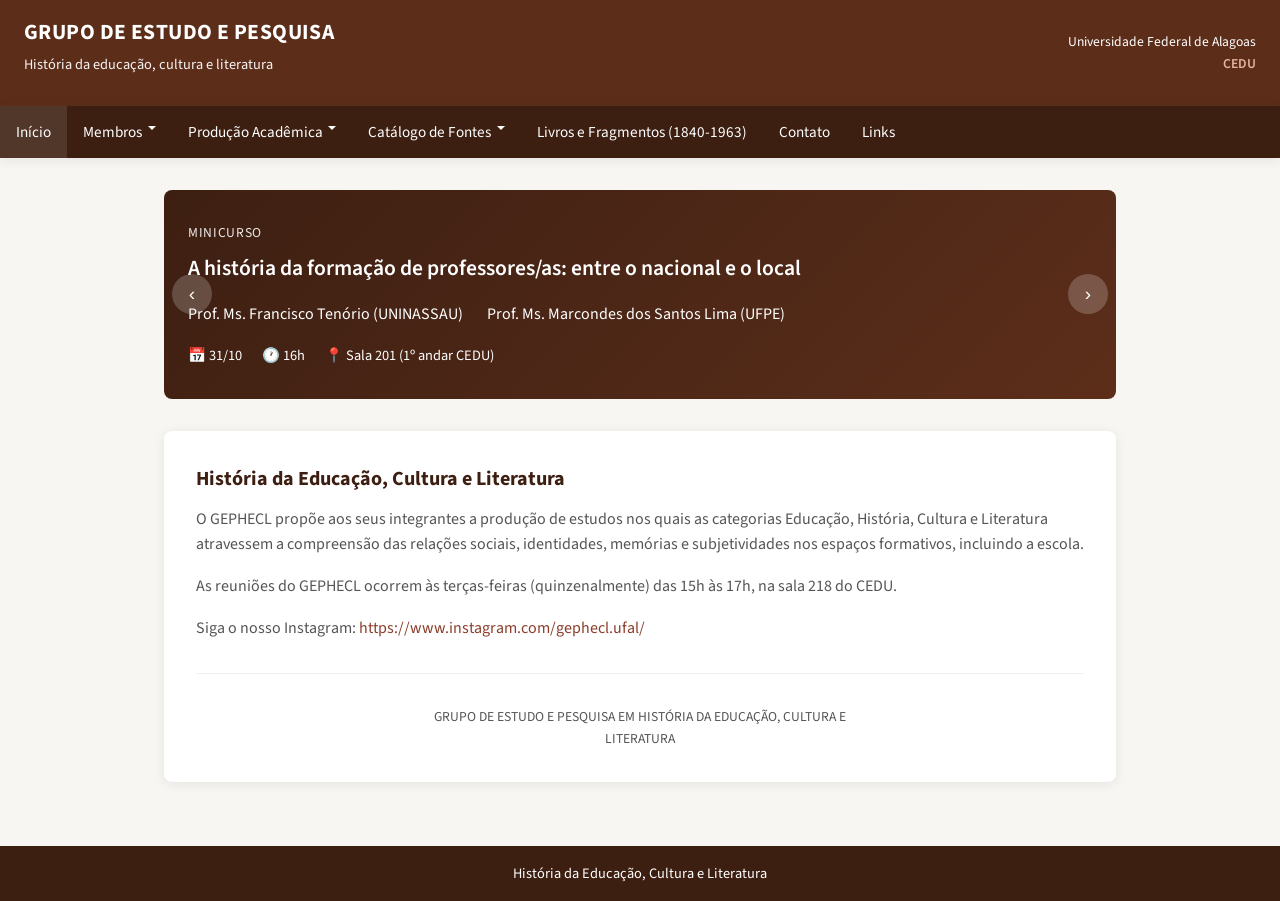
==== index.html @ 69c1a261 "first commit" ====
<!DOCTYPE html>
<html lang="pt-BR">
<head>
  <meta charset="UTF-8">
  <meta name="viewport" content="width=device-width, initial-scale=1">
  <title>GEPHECL - Grupo de Estudo e Pesquisa | UFAL CEDU</title>
  <link rel="preconnect" href="https://fonts.googleapis.com">
  <link rel="preconnect" href="https://fonts.gstatic.com" crossorigin>
  <link href="https://fonts.googleapis.com/css2?family=Source+Sans+3:wght@400;600;700&display=swap" rel="stylesheet">
  <link rel="stylesheet" href="css/site.css">
</head>
<body>
  <header class="site-header">
    <div>
      <h1>GRUPO DE ESTUDO E PESQUISA</h1>
      <p class="subtitulo">História da educação, cultura e literatura</p>
    </div>
    <div class="instituicao">
      <div>Universidade Federal de Alagoas</div>
      <div class="cedu">CEDU</div>
    </div>
  </header>

  <nav class="nav-wrap">
    <ul class="nav-list nav-bar">
      <li class="active"><a href="index.html">Início</a></li>
      <li class="has-dropdown">
        <a href="membros.html" class="dropdown-toggle">Membros</a>
        <ul class="nav-dropdown">
          <li><a href="membros.html">Membros</a></li>
          <li><a href="fotos.html">Galeria de Fotos</a></li>
        </ul>
      </li>
      <li class="has-dropdown">
        <a href="projetos-pesquisa.html" class="dropdown-toggle">Produção Acadêmica</a>
        <ul class="nav-dropdown">
          <li><a href="projetos-pesquisa.html">Projetos de Pesquisa</a></li>
          <li><a href="dissertacoes.html">Dissertações</a></li>
        </ul>
      </li>
      <li class="has-dropdown">
        <a href="catalogo-fontes.html" class="dropdown-toggle">Catálogo de Fontes</a>
        <ul class="nav-dropdown">
          <li><a href="catalogo-fontes.html">Catálogo de Fontes</a></li>
        </ul>
      </li>
      <li><a href="livros-fragmentos.html">Livros e Fragmentos (1840-1963)</a></li>
      <li><a href="contato.html">Contato</a></li>
      <li><a href="links.html">Links</a></li>
    </ul>
  </nav>

  <main class="main-wrap">
    <div class="banner banner-slider">
      <button type="button" class="banner-nav prev" aria-label="Anterior">‹</button>
      <button type="button" class="banner-nav next" aria-label="Próximo">›</button>

      <div class="banner-slide">
        <div class="minicurso">Minicurso</div>
        <h2>A história da formação de professores/as: entre o nacional e o local</h2>
        <div class="palestrantes">
          <div class="palestrante">
            <img src="assets/palestrante1.jpg" alt="" class="foto" width="56" height="56" onerror="this.style.display='none'">
            <span>Prof. Ms. Francisco Tenório (UNINASSAU)</span>
          </div>
          <div class="palestrante">
            <img src="assets/palestrante2.jpg" alt="" class="foto" width="56" height="56" onerror="this.style.display='none'">
            <span>Prof. Ms. Marcondes dos Santos Lima (UFPE)</span>
          </div>
        </div>
        <div class="detalhes">
          <span>📅 31/10</span>
          <span>🕐 16h</span>
          <span>📍 Sala 201 (1º andar CEDU)</span>
        </div>
      </div>
      <!-- Outros slides podem ser adicionados aqui -->
    </div>

    <div class="conteudo">
      <section class="bloco-texto">
        <h3>História da Educação, Cultura e Literatura</h3>
        <p>O GEPHECL propõe aos seus integrantes a produção de estudos nos quais as categorias Educação, História, Cultura e Literatura atravessem a compreensão das relações sociais, identidades, memórias e subjetividades nos espaços formativos, incluindo a escola.</p>
        <p>As reuniões do GEPHECL ocorrem às terças-feiras (quinzenalmente) das 15h às 17h, na sala 218 do CEDU.</p>
        <p>Siga o nosso Instagram: <a href="https://www.instagram.com/gephecl.ufal/" target="_blank" rel="noopener">https://www.instagram.com/gephecl.ufal/</a></p>
      </section>

      <div class="identidade">
        <img src="assets/logo-gephecl.png" alt="" class="logo-circulo" width="120" height="120" onerror="this.style.display='none'">
        <p class="nome-completo">GRUPO DE ESTUDO E PESQUISA EM HISTÓRIA DA EDUCAÇÃO, CULTURA E LITERATURA</p>
      </div>
    </div>
  </main>

  <footer class="site-footer">
    História da Educação, Cultura e Literatura
  </footer>

  <script src="js/site.js"></script>
</body>
</html>
---- css/site.css ----
/* GEPHECL - UFAL CEDU - Estilos do site */
:root {
  --cor-primaria: #5c2e1a;
  --cor-primaria-escura: #3d1f12;
  --cor-destaque: #8b3d2a;
  --cor-texto: #2c2c2c;
  --cor-texto-claro: #555;
  --cor-fundo: #f8f6f3;
  --cor-branco: #fff;
  --sombra: 0 2px 12px rgba(0,0,0,0.08);
  --transicao: 0.2s ease;
}

* {
  box-sizing: border-box;
}

body {
  margin: 0;
  font-family: 'Source Sans 3', -apple-system, BlinkMacSystemFont, 'Segoe UI', sans-serif;
  font-size: 1rem;
  line-height: 1.6;
  color: var(--cor-texto);
  background: var(--cor-fundo);
}

a {
  color: var(--cor-destaque);
  text-decoration: none;
}

a:hover {
  text-decoration: underline;
}

img {
  max-width: 100%;
  height: auto;
  display: block;
}

/* Header */
.site-header {
  background: var(--cor-primaria);
  color: var(--cor-branco);
  padding: 1rem 1.5rem;
  display: flex;
  flex-wrap: wrap;
  align-items: center;
  justify-content: space-between;
  gap: 1rem;
}

.site-header h1 {
  margin: 0;
  font-size: 1.35rem;
  font-weight: 700;
  letter-spacing: 0.02em;
}

.site-header .subtitulo {
  font-size: 0.9rem;
  opacity: 0.95;
  margin-top: 0.15rem;
}

.site-header .instituicao {
  text-align: right;
  font-size: 0.85rem;
}

.site-header .instituicao .cedu {
  color: #e8b4a0;
  font-weight: 600;
}

/* Navegação */
.nav-wrap {
  background: var(--cor-primaria-escura);
  position: sticky;
  top: 0;
  z-index: 100;
  box-shadow: var(--sombra);
}

.nav-bar {
  max-width: 1200px;
  margin: 0 auto;
  padding: 0 1rem;
}

.nav-list {
  list-style: none;
  margin: 0;
  padding: 0;
  display: flex;
  flex-wrap: wrap;
  align-items: center;
  gap: 0;
}

.nav-list > li {
  position: relative;
}

.nav-list > li > a {
  display: block;
  padding: 0.85rem 1rem;
  color: var(--cor-branco);
  text-decoration: none;
  font-size: 0.95rem;
  transition: background var(--transicao);
}

.nav-list > li > a:hover,
.nav-list > li.active > a {
  background: rgba(255,255,255,0.1);
}

.nav-list .dropdown-toggle::after {
  content: '';
  display: inline-block;
  margin-left: 0.35rem;
  vertical-align: 0.2em;
  border: 4px solid transparent;
  border-top-color: currentColor;
}

.nav-dropdown {
  position: absolute;
  top: 100%;
  left: 0;
  min-width: 220px;
  background: var(--cor-branco);
  box-shadow: var(--sombra);
  border-radius: 0 0 6px 6px;
  list-style: none;
  margin: 0;
  padding: 0.4rem 0;
  opacity: 0;
  visibility: hidden;
  transform: translateY(-4px);
  transition: opacity var(--transicao), transform var(--transicao);
}

.nav-list > li:hover .nav-dropdown {
  opacity: 1;
  visibility: visible;
  transform: translateY(0);
}

.nav-dropdown a {
  display: block;
  padding: 0.5rem 1rem;
  color: var(--cor-texto);
  text-decoration: none;
  font-size: 0.9rem;
}

.nav-dropdown a:hover {
  background: var(--cor-fundo);
  color: var(--cor-destaque);
  text-decoration: none;
}

/* Container principal */
.main-wrap {
  max-width: 1000px;
  margin: 0 auto;
  padding: 2rem 1.5rem;
}

.page-title {
  margin: 0 0 1.5rem;
  font-size: 1.75rem;
  font-weight: 700;
  color: var(--cor-primaria-escura);
}

.conteudo {
  background: var(--cor-branco);
  padding: 2rem;
  border-radius: 8px;
  box-shadow: var(--sombra);
}

/* Banner / Slider (home) */
.banner {
  background: linear-gradient(135deg, var(--cor-primaria-escura) 0%, var(--cor-primaria) 100%);
  color: var(--cor-branco);
  padding: 2rem 1.5rem;
  border-radius: 8px;
  margin-bottom: 2rem;
  position: relative;
}

.banner h2 {
  margin: 0 0 1rem;
  font-size: 1.35rem;
  font-weight: 600;
}

.banner .palestrantes {
  display: flex;
  flex-wrap: wrap;
  gap: 1.5rem;
  margin: 1rem 0;
}

.banner .palestrante {
  display: flex;
  align-items: center;
  gap: 0.75rem;
}

.banner .palestrante .foto {
  width: 56px;
  height: 56px;
  border-radius: 50%;
  background: rgba(255,255,255,0.2);
  object-fit: cover;
}

.banner .minicurso {
  font-size: 0.85rem;
  text-transform: uppercase;
  letter-spacing: 0.05em;
  opacity: 0.9;
  margin-bottom: 0.5rem;
}

.banner .detalhes {
  display: flex;
  flex-wrap: wrap;
  gap: 1.25rem;
  font-size: 0.9rem;
  margin-top: 1rem;
}

.banner .detalhes span {
  display: inline-flex;
  align-items: center;
  gap: 0.35rem;
}

.banner-nav {
  position: absolute;
  top: 50%;
  transform: translateY(-50%);
  background: rgba(255,255,255,0.2);
  border: none;
  color: var(--cor-branco);
  width: 40px;
  height: 40px;
  border-radius: 50%;
  cursor: pointer;
  font-size: 1.2rem;
  transition: background var(--transicao);
}

.banner-nav:hover {
  background: rgba(255,255,255,0.35);
}

.banner-nav.prev { left: 0.5rem; }
.banner-nav.next { right: 0.5rem; }

/* Bloco de texto (home) */
.bloco-texto h3 {
  margin: 0 0 0.75rem;
  font-size: 1.25rem;
  color: var(--cor-primaria-escura);
}

.bloco-texto p {
  margin: 0 0 1rem;
  color: var(--cor-texto-claro);
}

.bloco-texto p:last-child {
  margin-bottom: 0;
}

/* Logo / identidade (home) */
.identidade {
  text-align: center;
  margin-top: 2rem;
  padding-top: 2rem;
  border-top: 1px solid rgba(0,0,0,0.06);
}

.identidade .logo-circulo {
  width: 120px;
  height: 120px;
  border-radius: 50%;
  margin: 0 auto 0.75rem;
  background: #e8e4df;
  object-fit: cover;
}

.identidade .nome-completo {
  font-size: 0.85rem;
  color: var(--cor-texto-claro);
  max-width: 420px;
  margin: 0 auto;
}

/* Listas de conteúdo */
.lista-projetos,
.lista-dissertacoes,
.lista-livros,
.lista-links {
  list-style: none;
  margin: 0;
  padding: 0;
}

.lista-projetos li,
.lista-dissertacoes li,
.lista-livros li {
  padding: 0.75rem 0;
  border-bottom: 1px solid #eee;
}

.lista-projetos li:last-child,
.lista-dissertacoes li:last-child,
.lista-livros li:last-child {
  border-bottom: none;
}

.lista-projetos a,
.lista-dissertacoes a,
.lista-livros a {
  font-weight: 500;
}

.lista-dissertacoes .autor {
  font-weight: 600;
  color: var(--cor-texto);
  margin-bottom: 0.25rem;
}

.lista-dissertacoes .titulo-desc {
  color: var(--cor-texto-claro);
  font-size: 0.95rem;
}

.lista-livros .categoria {
  font-weight: 700;
  color: var(--cor-primaria-escura);
  margin: 1rem 0 0.5rem;
}

.lista-livros .categoria:first-child {
  margin-top: 0;
}

.lista-livros ul {
  margin: 0 0 0 1rem;
  padding: 0;
}

.lista-livros ul li {
  padding: 0.35rem 0;
  border: none;
}

.lista-links li {
  padding: 0.85rem 0;
  border-bottom: 1px solid #eee;
}

.lista-links .link-titulo {
  font-weight: 600;
  color: var(--cor-texto);
}

.lista-links .link-url {
  font-size: 0.9rem;
  word-break: break-all;
}

.lista-links .link-desc {
  font-size: 0.9rem;
  color: var(--cor-texto-claro);
  margin-top: 0.25rem;
}

/* Galeria de fotos */
.galeria {
  display: grid;
  grid-template-columns: repeat(auto-fill, minmax(220px, 1fr));
  gap: 1rem;
}

.galeria figure {
  margin: 0;
  border-radius: 8px;
  overflow: hidden;
  box-shadow: var(--sombra);
  background: #eee;
  min-height: 120px;
}

.galeria img {
  width: 100%;
  aspect-ratio: 4/3;
  object-fit: cover;
}

.galeria figcaption {
  padding: 0.5rem;
  font-size: 0.85rem;
  color: var(--cor-texto-claro);
}

/* Contato */
.contato p {
  margin: 0 0 0.75rem;
}

/* Footer */
.site-footer {
  background: var(--cor-primaria-escura);
  color: var(--cor-branco);
  text-align: center;
  padding: 1rem 1.5rem;
  margin-top: 2rem;
  font-size: 0.9rem;
}

/* Responsivo */
@media (max-width: 768px) {
  .site-header {
    flex-direction: column;
    align-items: flex-start;
  }

  .site-header .instituicao {
    text-align: left;
  }

  .nav-list {
    flex-direction: column;
    align-items: stretch;
  }

  .nav-list > li {
    border-bottom: 1px solid rgba(255,255,255,0.1);
  }

  .nav-dropdown {
    position: static;
    opacity: 1;
    visibility: visible;
    transform: none;
    display: none;
    background: rgba(0,0,0,0.2);
    border-radius: 0;
    padding-left: 1rem;
  }

  .nav-list > li.dropdown-open .nav-dropdown {
    display: block;
  }

  .main-wrap {
    padding: 1.25rem 1rem;
  }

  .conteudo {
    padding: 1.25rem;
  }

  .banner .palestrantes {
    flex-direction: column;
  }
}

@media (max-width: 480px) {
  .banner-nav {
    width: 36px;
    height: 36px;
    font-size: 1rem;
  }
}
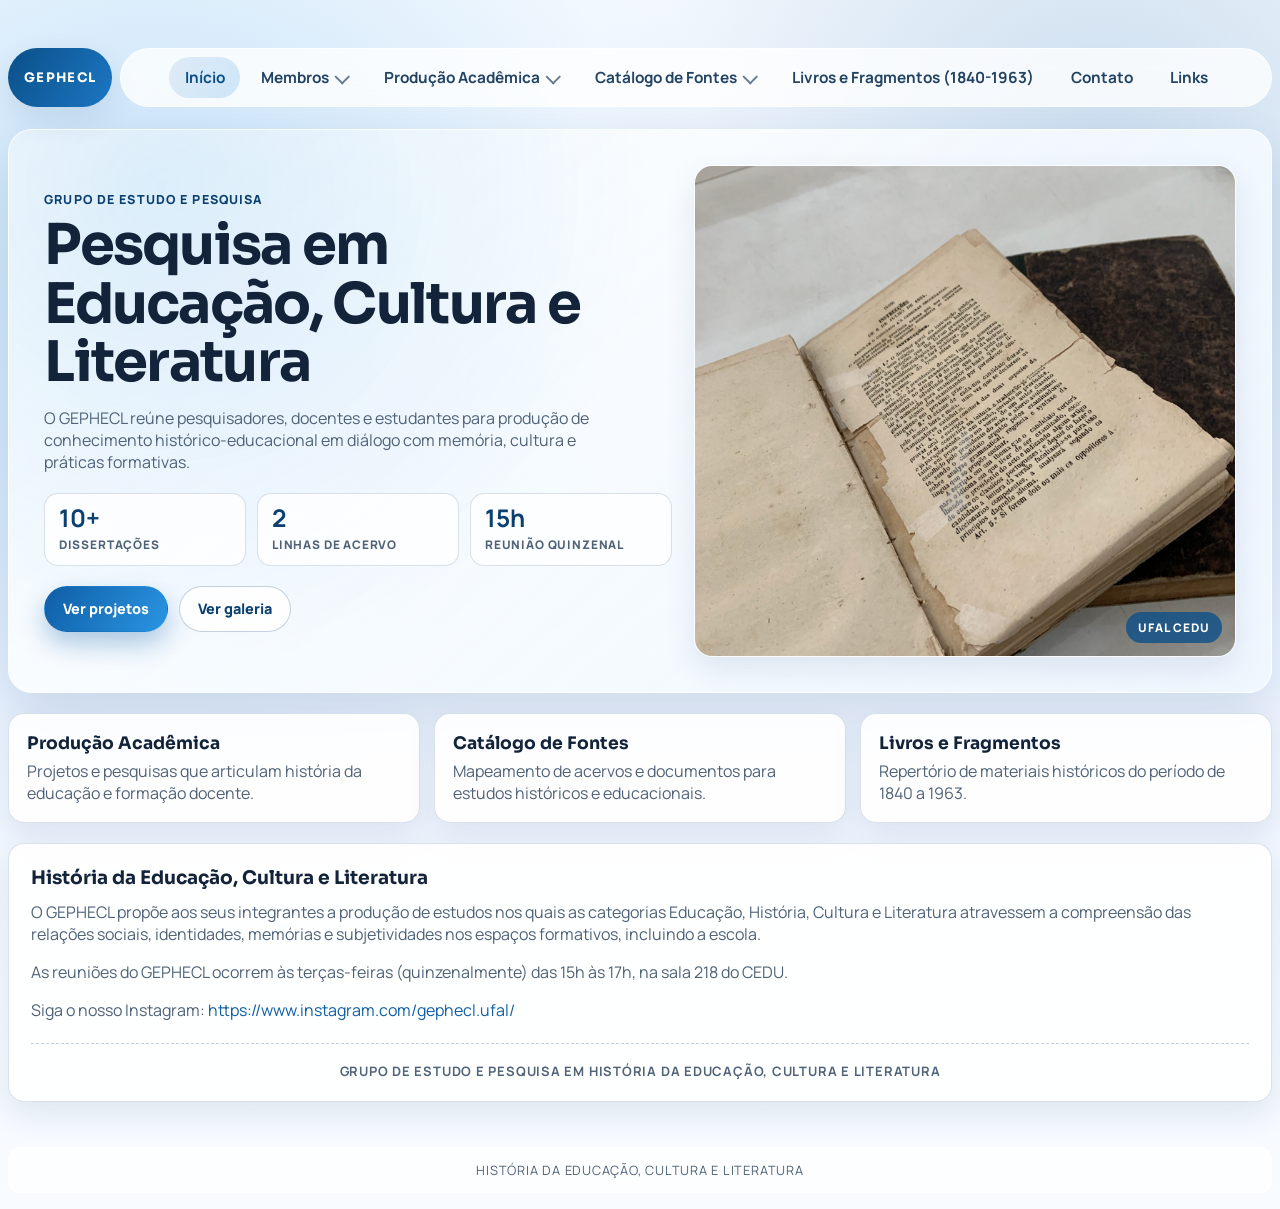
==== commit 3da600b7: "feat: new UI" ====
--- a/index.html
+++ b/index.html
@@ -12,12 +12,7 @@
 <body>
   <header class="site-header">
     <div>
-      <h1>GRUPO DE ESTUDO E PESQUISA</h1>
-      <p class="subtitulo">História da educação, cultura e literatura</p>
-    </div>
-    <div class="instituicao">
-      <div>Universidade Federal de Alagoas</div>
-      <div class="cedu">CEDU</div>
+      <h1>gephecl</h1>
     </div>
   </header>
 
@@ -50,34 +45,47 @@
     </ul>
   </nav>
 
-  <main class="main-wrap">
-    <div class="banner banner-slider">
-      <button type="button" class="banner-nav prev" aria-label="Anterior">‹</button>
-      <button type="button" class="banner-nav next" aria-label="Próximo">›</button>
+  <main class="main-wrap home-main">
+    <section class="hero-home reveal-on-scroll">
+      <div class="hero-copy">
+        <p class="hero-eyebrow">Grupo de Estudo e Pesquisa</p>
+        <h2 class="hero-title">Pesquisa em Educação, Cultura e Literatura</h2>
+        <p class="hero-description">O GEPHECL reúne pesquisadores, docentes e estudantes para produção de conhecimento histórico-educacional em diálogo com memória, cultura e práticas formativas.</p>
 
-      <div class="banner-slide">
-        <div class="minicurso">Minicurso</div>
-        <h2>A história da formação de professores/as: entre o nacional e o local</h2>
-        <div class="palestrantes">
-          <div class="palestrante">
-            <img src="assets/palestrante1.jpg" alt="" class="foto" width="56" height="56" onerror="this.style.display='none'">
-            <span>Prof. Ms. Francisco Tenório (UNINASSAU)</span>
-          </div>
-          <div class="palestrante">
-            <img src="assets/palestrante2.jpg" alt="" class="foto" width="56" height="56" onerror="this.style.display='none'">
-            <span>Prof. Ms. Marcondes dos Santos Lima (UFPE)</span>
-          </div>
-        </div>
-        <div class="detalhes">
-          <span>📅 31/10</span>
-          <span>🕐 16h</span>
-          <span>📍 Sala 201 (1º andar CEDU)</span>
+        <ul class="hero-metrics">
+          <li><strong data-countup="10" data-suffix="+">10+</strong><span>Dissertações</span></li>
+          <li><strong data-countup="2">2</strong><span>Linhas de acervo</span></li>
+          <li><strong data-countup="15" data-suffix="h">15h</strong><span>Reunião quinzenal</span></li>
+        </ul>
+
+        <div class="hero-actions">
+          <a class="btn btn-primary" href="projetos-pesquisa.html">Ver projetos</a>
+          <a class="btn btn-secondary" href="fotos.html">Ver galeria</a>
         </div>
       </div>
-      <!-- Outros slides podem ser adicionados aqui -->
-    </div>
 
-    <div class="conteudo">
+      <div class="hero-media tilt-card">
+        <img src="uploads/capa.jpg" alt="Imagem de destaque do GEPHECL" onerror="this.parentElement.style.display='none'">
+        <span class="hero-chip">UFAL CEDU</span>
+      </div>
+    </section>
+
+    <section class="feature-grid">
+      <article class="feature-card reveal-on-scroll">
+        <h3>Produção Acadêmica</h3>
+        <p>Projetos e pesquisas que articulam história da educação e formação docente.</p>
+      </article>
+      <article class="feature-card reveal-on-scroll">
+        <h3>Catálogo de Fontes</h3>
+        <p>Mapeamento de acervos e documentos para estudos históricos e educacionais.</p>
+      </article>
+      <article class="feature-card reveal-on-scroll">
+        <h3>Livros e Fragmentos</h3>
+        <p>Repertório de materiais históricos do período de 1840 a 1963.</p>
+      </article>
+    </section>
+
+    <section class="conteudo reveal-on-scroll">
       <section class="bloco-texto">
         <h3>História da Educação, Cultura e Literatura</h3>
         <p>O GEPHECL propõe aos seus integrantes a produção de estudos nos quais as categorias Educação, História, Cultura e Literatura atravessem a compreensão das relações sociais, identidades, memórias e subjetividades nos espaços formativos, incluindo a escola.</p>
@@ -89,7 +97,7 @@
         <img src="assets/logo-gephecl.png" alt="" class="logo-circulo" width="120" height="120" onerror="this.style.display='none'">
         <p class="nome-completo">GRUPO DE ESTUDO E PESQUISA EM HISTÓRIA DA EDUCAÇÃO, CULTURA E LITERATURA</p>
       </div>
-    </div>
+    </section>
   </main>
 
   <footer class="site-footer">
--- a/css/site.css
+++ b/css/site.css
@@ -1,31 +1,51 @@
-/* GEPHECL - UFAL CEDU - Estilos do site */
+@import url('https://fonts.googleapis.com/css2?family=Manrope:wght@400;500;700;800&family=Sora:wght@500;600;700&display=swap');
+
 :root {
-  --cor-primaria: #5c2e1a;
-  --cor-primaria-escura: #3d1f12;
-  --cor-destaque: #8b3d2a;
-  --cor-texto: #2c2c2c;
-  --cor-texto-claro: #555;
-  --cor-fundo: #f8f6f3;
-  --cor-branco: #fff;
-  --sombra: 0 2px 12px rgba(0,0,0,0.08);
-  --transicao: 0.2s ease;
+  --bg: #f5f9ff;
+  --bg-soft: #edf3ff;
+  --surface: rgba(255, 255, 255, 0.9);
+  --surface-strong: #ffffff;
+  --text: #12233a;
+  --text-soft: #4f6278;
+  --line: rgba(28, 70, 123, 0.16);
+  --brand: #0f5ea6;
+  --brand-2: #2692e0;
+  --brand-dark: #0a3f70;
+  --success-bg: #e9fbef;
+  --success-text: #13653a;
+  --error-bg: #ffeef0;
+  --error-text: #94243a;
+  --shadow-lg: 0 24px 52px rgba(17, 63, 111, 0.14);
+  --shadow-md: 0 12px 30px rgba(17, 63, 111, 0.1);
+  --radius-lg: 24px;
+  --radius-md: 16px;
+  --layout-max: 1320px;
 }
 
 * {
   box-sizing: border-box;
 }
 
+html,
 body {
-  margin: 0;
-  font-family: 'Source Sans 3', -apple-system, BlinkMacSystemFont, 'Segoe UI', sans-serif;
-  font-size: 1rem;
-  line-height: 1.6;
-  color: var(--cor-texto);
-  background: var(--cor-fundo);
+  overflow-x: hidden;
+}
+
+body {
+  margin: 0;
+  min-height: 100vh;
+  display: flex;
+  flex-direction: column;
+  font-family: 'Manrope', -apple-system, BlinkMacSystemFont, 'Segoe UI', sans-serif;
+  color: var(--text);
+  background:
+    radial-gradient(circle at 12% 20%, rgba(38, 146, 224, 0.22), transparent 38%),
+    radial-gradient(circle at 86% 12%, rgba(15, 94, 166, 0.18), transparent 34%),
+    linear-gradient(180deg, #f7fbff 0%, #ecf3ff 46%, #f8fbff 100%);
 }
 
 a {
-  color: var(--cor-destaque);
+  color: var(--brand);
   text-decoration: none;
 }
 
@@ -34,69 +54,109 @@
 }
 
 img {
+  display: block;
   max-width: 100%;
   height: auto;
-  display: block;
-}
-
-/* Header */
+}
+
 .site-header {
-  background: var(--cor-primaria);
-  color: var(--cor-branco);
-  padding: 1rem 1.5rem;
+  display: none;
+}
+
+.site-header > div:first-child {
+  display: inline-flex;
+  align-items: center;
+}
+
+.site-header h1 {
+  margin: 0;
+  padding: 0.72rem 1.2rem;
+  border-radius: 999px;
+  border: 1px solid rgba(255, 255, 255, 0.7);
+  background: linear-gradient(120deg, #0b4f89 0%, #1c77c3 100%);
+  box-shadow: var(--shadow-md);
+  color: #fff;
+  font-size: 1.08rem;
+  letter-spacing: 0.08em;
+  text-transform: uppercase;
+  font-family: 'Sora', sans-serif;
+  font-weight: 600;
+}
+
+.site-header .subtitulo,
+.site-header .instituicao {
+  display: none;
+}
+
+.nav-shell {
+  width: min(var(--layout-max), calc(100% - 1rem));
+  margin: 3rem auto 0;
+  display: grid;
+  grid-template-columns: auto minmax(0, 1fr);
+  align-items: stretch;
+  gap: 0.5rem;
+  position: sticky;
+  top: 10px;
+  z-index: 140;
+  --nav-height: 56px;
+}
+
+.nav-wrap {
+  width: 100%;
+  margin: 0;
+  padding: 0.52rem 0.74rem;
+  min-height: var(--nav-height);
+  border-radius: 999px;
+  border: 1px solid rgba(255, 255, 255, 0.7);
+  background: rgba(255, 255, 255, 0.78);
+  backdrop-filter: blur(12px);
+  transition: box-shadow 0.25s ease, background 0.25s ease;
+}
+
+.nav-wrap.is-scrolled {
+  background: rgba(255, 255, 255, 0.9);
+  box-shadow: var(--shadow-md);
+}
+
+.nav-brand {
+  display: inline-flex;
+  align-items: center;
+  justify-content: center;
+  min-height: var(--nav-height);
+  padding: 0 1rem;
+  border-radius: 999px;
+  background: linear-gradient(120deg, #0b4f89 0%, #1c77c3 100%);
+  box-shadow: var(--shadow-md);
+  color: #fff;
+  font-family: 'Sora', sans-serif;
+  font-size: 0.82rem;
+  font-weight: 700;
+  letter-spacing: 0.1em;
+  text-transform: uppercase;
+  white-space: nowrap;
+}
+
+.nav-brand:hover {
+  color: #fff;
+  text-decoration: none;
+}
+
+.nav-bar {
+  margin: 0;
+  padding: 0;
   display: flex;
-  flex-wrap: wrap;
-  align-items: center;
-  justify-content: space-between;
-  gap: 1rem;
-}
-
-.site-header h1 {
-  margin: 0;
-  font-size: 1.35rem;
-  font-weight: 700;
-  letter-spacing: 0.02em;
-}
-
-.site-header .subtitulo {
-  font-size: 0.9rem;
-  opacity: 0.95;
-  margin-top: 0.15rem;
-}
-
-.site-header .instituicao {
-  text-align: right;
-  font-size: 0.85rem;
-}
-
-.site-header .instituicao .cedu {
-  color: #e8b4a0;
-  font-weight: 600;
-}
-
-/* Navegação */
-.nav-wrap {
-  background: var(--cor-primaria-escura);
-  position: sticky;
-  top: 0;
-  z-index: 100;
-  box-shadow: var(--sombra);
-}
-
-.nav-bar {
-  max-width: 1200px;
-  margin: 0 auto;
-  padding: 0 1rem;
+  justify-content: center;
 }
 
 .nav-list {
   list-style: none;
+  display: flex;
+  align-items: center;
+  justify-content: center;
+  flex-wrap: wrap;
+  gap: 0.4rem;
   margin: 0;
   padding: 0;
-  display: flex;
-  flex-wrap: wrap;
-  align-items: center;
-  gap: 0;
 }
 
 .nav-list > li {
@@ -104,26 +164,33 @@
 }
 
 .nav-list > li > a {
-  display: block;
-  padding: 0.85rem 1rem;
-  color: var(--cor-branco);
-  text-decoration: none;
-  font-size: 0.95rem;
-  transition: background var(--transicao);
+  display: inline-flex;
+  align-items: center;
+  gap: 0.25rem;
+  padding: 0.62rem 0.95rem;
+  border-radius: 999px;
+  color: #234362;
+  font-size: 0.96rem;
+  font-weight: 700;
+  transition: background 0.2s ease, color 0.2s ease, transform 0.2s ease;
 }
 
 .nav-list > li > a:hover,
 .nav-list > li.active > a {
-  background: rgba(255,255,255,0.1);
+  text-decoration: none;
+  color: #0b4f89;
+  background: linear-gradient(120deg, rgba(15, 94, 166, 0.1), rgba(38, 146, 224, 0.2));
 }
 
 .nav-list .dropdown-toggle::after {
   content: '';
-  display: inline-block;
-  margin-left: 0.35rem;
-  vertical-align: 0.2em;
-  border: 4px solid transparent;
-  border-top-color: currentColor;
+  width: 9px;
+  height: 9px;
+  margin-left: 0.2rem;
+  border-right: 2px solid currentColor;
+  border-bottom: 2px solid currentColor;
+  transform: rotate(45deg) translateY(-1px);
+  opacity: 0.7;
 }
 
 .nav-dropdown {
@@ -131,16 +198,18 @@
   top: 100%;
   left: 0;
   min-width: 220px;
-  background: var(--cor-branco);
-  box-shadow: var(--sombra);
-  border-radius: 0 0 6px 6px;
   list-style: none;
   margin: 0;
-  padding: 0.4rem 0;
+  padding: 0.35rem;
+  border-radius: 14px;
+  border: 1px solid var(--line);
+  background: #fff;
+  box-shadow: var(--shadow-lg);
   opacity: 0;
   visibility: hidden;
-  transform: translateY(-4px);
-  transition: opacity var(--transicao), transform var(--transicao);
+  transform: translateY(-6px);
+  transition: opacity 0.2s ease, transform 0.2s ease;
+  z-index: 30;
 }
 
 .nav-list > li:hover .nav-dropdown {
@@ -149,163 +218,300 @@
   transform: translateY(0);
 }
 
+.nav-list > li:focus-within .nav-dropdown,
+.nav-list > li.dropdown-open .nav-dropdown {
+  opacity: 1;
+  visibility: visible;
+  transform: translateY(0);
+}
+
 .nav-dropdown a {
   display: block;
-  padding: 0.5rem 1rem;
-  color: var(--cor-texto);
+  padding: 0.55rem 0.7rem;
+  border-radius: 10px;
+  color: var(--text);
+  font-size: 0.9rem;
+  font-weight: 600;
+}
+
+.nav-dropdown a:hover {
   text-decoration: none;
-  font-size: 0.9rem;
-}
-
-.nav-dropdown a:hover {
-  background: var(--cor-fundo);
-  color: var(--cor-destaque);
-  text-decoration: none;
-}
-
-/* Container principal */
+  background: var(--bg-soft);
+}
+
+.nav-toggle {
+  display: none;
+}
+
 .main-wrap {
-  max-width: 1000px;
-  margin: 0 auto;
-  padding: 2rem 1.5rem;
-}
-
-.page-title {
-  margin: 0 0 1.5rem;
-  font-size: 1.75rem;
-  font-weight: 700;
-  color: var(--cor-primaria-escura);
-}
-
-.conteudo {
-  background: var(--cor-branco);
-  padding: 2rem;
-  border-radius: 8px;
-  box-shadow: var(--sombra);
-}
-
-/* Banner / Slider (home) */
-.banner {
-  background: linear-gradient(135deg, var(--cor-primaria-escura) 0%, var(--cor-primaria) 100%);
-  color: var(--cor-branco);
-  padding: 2rem 1.5rem;
-  border-radius: 8px;
-  margin-bottom: 2rem;
-  position: relative;
-}
-
-.banner h2 {
-  margin: 0 0 1rem;
-  font-size: 1.35rem;
-  font-weight: 600;
-}
-
-.banner .palestrantes {
-  display: flex;
-  flex-wrap: wrap;
-  gap: 1.5rem;
-  margin: 1rem 0;
-}
-
-.banner .palestrante {
+  width: min(var(--layout-max), calc(100% - 1rem));
+  margin: 1.35rem auto 0;
+  padding: 0 0 2.8rem;
+  flex: 1;
+}
+
+.home-main {
+  display: grid;
+  gap: 1.25rem;
+}
+
+.page-top {
+  margin-bottom: 1.05rem;
+  padding: 1.2rem 1.35rem;
+  border-radius: var(--radius-md);
+  border: 1px solid var(--line);
+  background: linear-gradient(130deg, rgba(255, 255, 255, 0.9), rgba(255, 255, 255, 0.74));
+  box-shadow: var(--shadow-md);
   display: flex;
   align-items: center;
-  gap: 0.75rem;
-}
-
-.banner .palestrante .foto {
-  width: 56px;
-  height: 56px;
-  border-radius: 50%;
-  background: rgba(255,255,255,0.2);
-  object-fit: cover;
-}
-
-.banner .minicurso {
-  font-size: 0.85rem;
+  justify-content: space-between;
+  gap: 1rem;
+}
+
+.page-title {
+  margin: 0;
+  font-family: 'Sora', sans-serif;
+  font-size: clamp(1.55rem, 2.8vw, 2.3rem);
+  letter-spacing: -0.02em;
+}
+
+.breadcrumb {
+  margin: 0;
+  color: var(--text-soft);
+  font-size: 0.86rem;
+  white-space: nowrap;
+}
+
+.conteudo {
+  padding: 1.35rem;
+  border: 1px solid var(--line);
+  border-radius: var(--radius-md);
+  background: var(--surface);
+  backdrop-filter: blur(9px);
+  box-shadow: var(--shadow-md);
+}
+
+.conteudo p {
+  margin-top: 0;
+  color: var(--text-soft);
+}
+
+.hero-home {
+  padding: clamp(1.4rem, 2.8vw, 2.2rem);
+  border-radius: var(--radius-lg);
+  border: 1px solid rgba(255, 255, 255, 0.8);
+  background:
+    radial-gradient(circle at 12% 10%, rgba(38, 146, 224, 0.15), transparent 40%),
+    linear-gradient(140deg, rgba(255, 255, 255, 0.95), rgba(239, 247, 255, 0.82));
+  box-shadow: var(--shadow-lg);
+  display: grid;
+  grid-template-columns: 1.1fr 0.95fr;
+  gap: 1.35rem;
+  align-items: stretch;
+}
+
+.hero-copy {
+  display: flex;
+  flex-direction: column;
+  justify-content: center;
+}
+
+.hero-eyebrow {
+  margin: 0;
+  color: var(--brand-dark);
+  font-size: 0.78rem;
   text-transform: uppercase;
-  letter-spacing: 0.05em;
-  opacity: 0.9;
-  margin-bottom: 0.5rem;
-}
-
-.banner .detalhes {
+  letter-spacing: 0.09em;
+  font-weight: 800;
+}
+
+.hero-title {
+  margin: 0.55rem 0 0;
+  font-size: clamp(2rem, 5.2vw, 3.5rem);
+  line-height: 1.04;
+  letter-spacing: -0.03em;
+  font-family: 'Sora', sans-serif;
+}
+
+.hero-description {
+  margin: 1rem 0 0;
+  max-width: 56ch;
+  color: var(--text-soft);
+}
+
+.hero-metrics {
+  list-style: none;
+  margin: 1.25rem 0 0;
+  padding: 0;
+  display: grid;
+  grid-template-columns: repeat(3, minmax(130px, 1fr));
+  gap: 0.72rem;
+}
+
+.hero-metrics li {
+  border: 1px solid var(--line);
+  border-radius: 14px;
+  background: rgba(255, 255, 255, 0.8);
+  padding: 0.75rem 0.85rem;
+}
+
+.hero-metrics strong {
+  display: block;
+  font-size: 1.52rem;
+  color: var(--brand-dark);
+  line-height: 1;
+}
+
+.hero-metrics span {
+  margin-top: 0.35rem;
+  display: block;
+  color: var(--text-soft);
+  font-size: 0.74rem;
+  letter-spacing: 0.07em;
+  text-transform: uppercase;
+  font-weight: 800;
+}
+
+.hero-actions {
   display: flex;
+  gap: 0.7rem;
   flex-wrap: wrap;
-  gap: 1.25rem;
-  font-size: 0.9rem;
-  margin-top: 1rem;
-}
-
-.banner .detalhes span {
+  margin-top: 1.25rem;
+}
+
+.btn {
   display: inline-flex;
   align-items: center;
-  gap: 0.35rem;
-}
-
-.banner-nav {
+  justify-content: center;
+  padding: 0.78rem 1.12rem;
+  border-radius: 999px;
+  font-weight: 800;
+  font-size: 0.9rem;
+  border: 1px solid transparent;
+  transition: transform 0.2s ease, box-shadow 0.2s ease, background 0.2s ease;
+}
+
+.btn:hover {
+  text-decoration: none;
+  transform: translateY(-2px);
+}
+
+.btn-primary {
+  color: #fff;
+  background: linear-gradient(120deg, #0f5ea6, #2a95e3);
+  box-shadow: 0 12px 26px rgba(15, 94, 166, 0.32);
+}
+
+.btn-primary:hover {
+  box-shadow: 0 16px 28px rgba(15, 94, 166, 0.38);
+}
+
+.btn-secondary {
+  color: var(--brand-dark);
+  border-color: rgba(13, 66, 114, 0.24);
+  background: rgba(255, 255, 255, 0.86);
+}
+
+.hero-media {
+  position: relative;
+  border-radius: 18px;
+  overflow: hidden;
+  min-height: 280px;
+  border: 1px solid rgba(255, 255, 255, 0.7);
+  box-shadow: var(--shadow-md);
+}
+
+.hero-media img {
+  width: 100%;
+  height: 100%;
+  min-height: 280px;
+  max-height: 490px;
+  object-fit: cover;
+  transition: transform 0.45s ease;
+}
+
+.hero-media:hover img {
+  transform: scale(1.04);
+}
+
+.hero-chip {
   position: absolute;
-  top: 50%;
-  transform: translateY(-50%);
-  background: rgba(255,255,255,0.2);
-  border: none;
-  color: var(--cor-branco);
-  width: 40px;
-  height: 40px;
+  right: 0.8rem;
+  bottom: 0.8rem;
+  padding: 0.45rem 0.75rem;
+  border-radius: 999px;
+  color: #fff;
+  font-size: 0.74rem;
+  letter-spacing: 0.08em;
+  text-transform: uppercase;
+  font-weight: 800;
+  background: rgba(11, 79, 137, 0.78);
+  backdrop-filter: blur(6px);
+}
+
+.feature-grid {
+  display: grid;
+  grid-template-columns: repeat(3, minmax(0, 1fr));
+  gap: 0.88rem;
+}
+
+.feature-card {
+  padding: 1.1rem;
+  border: 1px solid var(--line);
+  border-radius: var(--radius-md);
+  background: var(--surface);
+  box-shadow: var(--shadow-md);
+  transition: transform 0.2s ease, box-shadow 0.2s ease;
+}
+
+.feature-card:hover {
+  transform: translateY(-4px);
+  box-shadow: var(--shadow-lg);
+}
+
+.feature-card h3 {
+  margin: 0 0 0.4rem;
+  font-family: 'Sora', sans-serif;
+  font-size: 1.08rem;
+}
+
+.feature-card p {
+  margin: 0;
+  color: var(--text-soft);
+}
+
+.bloco-texto h3 {
+  margin-top: 0;
+  margin-bottom: 0.75rem;
+  font-family: 'Sora', sans-serif;
+}
+
+.identidade {
+  margin-top: 1.4rem;
+  padding-top: 1.1rem;
+  border-top: 1px dashed rgba(20, 70, 122, 0.25);
+  text-align: center;
+}
+
+.logo-circulo {
+  width: 104px;
+  height: 104px;
+  margin: 0 auto 0.62rem;
   border-radius: 50%;
-  cursor: pointer;
-  font-size: 1.2rem;
-  transition: background var(--transicao);
-}
-
-.banner-nav:hover {
-  background: rgba(255,255,255,0.35);
-}
-
-.banner-nav.prev { left: 0.5rem; }
-.banner-nav.next { right: 0.5rem; }
-
-/* Bloco de texto (home) */
-.bloco-texto h3 {
-  margin: 0 0 0.75rem;
-  font-size: 1.25rem;
-  color: var(--cor-primaria-escura);
-}
-
-.bloco-texto p {
-  margin: 0 0 1rem;
-  color: var(--cor-texto-claro);
-}
-
-.bloco-texto p:last-child {
-  margin-bottom: 0;
-}
-
-/* Logo / identidade (home) */
-.identidade {
-  text-align: center;
-  margin-top: 2rem;
-  padding-top: 2rem;
-  border-top: 1px solid rgba(0,0,0,0.06);
-}
-
-.identidade .logo-circulo {
-  width: 120px;
-  height: 120px;
-  border-radius: 50%;
-  margin: 0 auto 0.75rem;
-  background: #e8e4df;
   object-fit: cover;
-}
-
-.identidade .nome-completo {
-  font-size: 0.85rem;
-  color: var(--cor-texto-claro);
-  max-width: 420px;
-  margin: 0 auto;
-}
-
-/* Listas de conteúdo */
+  border: 4px solid rgba(255, 255, 255, 0.7);
+  box-shadow: var(--shadow-md);
+}
+
+.nome-completo {
+  margin: 0;
+  color: var(--text-soft);
+  font-size: 0.81rem;
+  text-transform: uppercase;
+  letter-spacing: 0.06em;
+  font-weight: 700;
+}
+
 .lista-projetos,
 .lista-dissertacoes,
 .lista-livros,
@@ -317,170 +523,345 @@
 
 .lista-projetos li,
 .lista-dissertacoes li,
-.lista-livros li {
-  padding: 0.75rem 0;
-  border-bottom: 1px solid #eee;
+.lista-livros > li,
+.lista-links li {
+  margin-bottom: 0.65rem;
+  border: 1px solid var(--line);
+  border-radius: 14px;
+  background: var(--surface-strong);
+  box-shadow: var(--shadow-md);
+  padding: 0.92rem;
 }
 
 .lista-projetos li:last-child,
 .lista-dissertacoes li:last-child,
-.lista-livros li:last-child {
-  border-bottom: none;
-}
-
-.lista-projetos a,
-.lista-dissertacoes a,
-.lista-livros a {
-  font-weight: 500;
-}
-
-.lista-dissertacoes .autor {
-  font-weight: 600;
-  color: var(--cor-texto);
-  margin-bottom: 0.25rem;
-}
-
-.lista-dissertacoes .titulo-desc {
-  color: var(--cor-texto-claro);
-  font-size: 0.95rem;
-}
-
+.lista-livros > li:last-child,
+.lista-links li:last-child {
+  margin-bottom: 0;
+}
+
+.lista-dissertacoes .autor,
+.lista-links .link-titulo,
 .lista-livros .categoria {
-  font-weight: 700;
-  color: var(--cor-primaria-escura);
-  margin: 1rem 0 0.5rem;
-}
-
-.lista-livros .categoria:first-child {
-  margin-top: 0;
+  display: block;
+  margin-bottom: 0.3rem;
+  color: var(--brand-dark);
+  font-weight: 800;
+}
+
+.lista-dissertacoes .titulo-desc,
+.lista-links .link-desc {
+  color: var(--text-soft);
 }
 
 .lista-livros ul {
-  margin: 0 0 0 1rem;
+  margin: 0.2rem 0 0 1rem;
   padding: 0;
 }
 
 .lista-livros ul li {
-  padding: 0.35rem 0;
-  border: none;
-}
-
-.lista-links li {
-  padding: 0.85rem 0;
-  border-bottom: 1px solid #eee;
-}
-
-.lista-links .link-titulo {
-  font-weight: 600;
-  color: var(--cor-texto);
+  margin: 0.3rem 0;
+  padding: 0;
+  border: 0;
+  box-shadow: none;
+  background: transparent;
 }
 
 .lista-links .link-url {
-  font-size: 0.9rem;
+  font-size: 0.93rem;
   word-break: break-all;
 }
 
-.lista-links .link-desc {
-  font-size: 0.9rem;
-  color: var(--cor-texto-claro);
-  margin-top: 0.25rem;
-}
-
-/* Galeria de fotos */
+.galeria-status {
+  color: var(--text-soft);
+  margin: 0 0 1rem;
+}
+
 .galeria {
   display: grid;
   grid-template-columns: repeat(auto-fill, minmax(220px, 1fr));
-  gap: 1rem;
+  gap: 0.9rem;
 }
 
 .galeria figure {
   margin: 0;
-  border-radius: 8px;
+  border-radius: 16px;
+  border: 1px solid var(--line);
   overflow: hidden;
-  box-shadow: var(--sombra);
-  background: #eee;
-  min-height: 120px;
+  background: var(--surface-strong);
+  box-shadow: var(--shadow-md);
 }
 
 .galeria img {
   width: 100%;
-  aspect-ratio: 4/3;
+  aspect-ratio: 4 / 3;
   object-fit: cover;
 }
 
 .galeria figcaption {
-  padding: 0.5rem;
-  font-size: 0.85rem;
-  color: var(--cor-texto-claro);
-}
-
-/* Contato */
+  padding: 0.66rem 0.74rem;
+  font-size: 0.84rem;
+  color: var(--text-soft);
+}
+
 .contato p {
-  margin: 0 0 0.75rem;
-}
-
-/* Footer */
+  margin-bottom: 0.82rem;
+}
+
 .site-footer {
-  background: var(--cor-primaria-escura);
-  color: var(--cor-branco);
+  margin-top: auto;
+  width: min(var(--layout-max), calc(100% - 1rem));
+  margin-left: auto;
+  margin-right: auto;
+  margin-bottom: 1rem;
+  border: 1px solid rgba(255, 255, 255, 0.78);
+  border-radius: 12px;
+  background: rgba(255, 255, 255, 0.72);
+  backdrop-filter: blur(8px);
   text-align: center;
-  padding: 1rem 1.5rem;
-  margin-top: 2rem;
-  font-size: 0.9rem;
-}
-
-/* Responsivo */
-@media (max-width: 768px) {
+  color: var(--text-soft);
+  padding: 0.8rem 1rem;
+  font-size: 0.8rem;
+  letter-spacing: 0.06em;
+  text-transform: uppercase;
+}
+
+.reveal-on-scroll {
+  opacity: 0;
+  transform: translateY(14px);
+  transition: opacity 0.48s ease, transform 0.48s ease;
+}
+
+.reveal-on-scroll.is-visible {
+  opacity: 1;
+  transform: translateY(0);
+}
+
+.tilt-card {
+  transform-style: preserve-3d;
+  transition: transform 0.22s ease;
+}
+
+.admin-wrap {
+  width: min(880px, calc(100% - 2rem));
+  margin: 1.2rem auto 0;
+  flex: 1;
+}
+
+.admin-card {
+  padding: 1.35rem;
+  border: 1px solid var(--line);
+  border-radius: var(--radius-md);
+  background: var(--surface);
+  box-shadow: var(--shadow-lg);
+}
+
+.admin-card h1,
+.admin-card h2 {
+  margin-top: 0;
+  margin-bottom: 0.55rem;
+  font-family: 'Sora', sans-serif;
+}
+
+.admin-grid {
+  display: grid;
+  gap: 0.9rem;
+}
+
+.admin-field label {
+  display: block;
+  margin-bottom: 0.35rem;
+  font-weight: 700;
+}
+
+.admin-field input[type='password'],
+.admin-field input[type='text'],
+.admin-field input[type='file'] {
+  width: 100%;
+  border-radius: 10px;
+  border: 1px solid rgba(13, 66, 114, 0.28);
+  background: #fff;
+  padding: 0.68rem 0.74rem;
+  font: inherit;
+}
+
+.admin-actions {
+  display: flex;
+  flex-wrap: wrap;
+  gap: 0.65rem;
+  margin-top: 0.45rem;
+}
+
+.btn-admin {
+  display: inline-flex;
+  align-items: center;
+  justify-content: center;
+  border: 0;
+  border-radius: 999px;
+  padding: 0.64rem 1rem;
+  cursor: pointer;
+  font-weight: 800;
+  color: #fff;
+  background: linear-gradient(120deg, #0f5ea6, #2a95e3);
+}
+
+.btn-admin.secundario {
+  background: linear-gradient(120deg, #4f6278, #60778f);
+}
+
+.admin-alert {
+  margin-bottom: 0.82rem;
+  padding: 0.7rem 0.8rem;
+  border-radius: 12px;
+  font-weight: 700;
+}
+
+.admin-alert.ok {
+  color: var(--success-text);
+  background: var(--success-bg);
+}
+
+.admin-alert.erro {
+  color: var(--error-text);
+  background: var(--error-bg);
+}
+
+@media (max-width: 980px) {
+  .hero-home {
+    grid-template-columns: 1fr;
+  }
+
+  .feature-grid {
+    grid-template-columns: 1fr;
+  }
+}
+
+@media (max-width: 860px) {
   .site-header {
-    flex-direction: column;
-    align-items: flex-start;
-  }
-
-  .site-header .instituicao {
-    text-align: left;
+    margin-top: 0.85rem;
+  }
+
+  .nav-shell {
+    grid-template-columns: auto minmax(0, 1fr);
+    align-items: start;
+    gap: 0.45rem;
+    --nav-height: 50px;
+  }
+
+  .nav-wrap {
+    border-radius: 18px;
+    padding: 0.65rem;
+    display: grid;
+    grid-template-columns: 1fr auto;
+    align-items: center;
+    gap: 0.55rem;
+  }
+
+  .nav-bar {
+    padding: 0;
+  }
+
+  .nav-brand {
+    font-size: 0.78rem;
+    padding: 0 0.88rem;
+    justify-self: start;
+  }
+
+  .nav-toggle {
+    width: auto;
+    display: inline-flex;
+    align-items: center;
+    justify-content: center;
+    border: 1px solid rgba(11, 79, 137, 0.22);
+    border-radius: 12px;
+    background: linear-gradient(120deg, rgba(255, 255, 255, 0.96), rgba(233, 243, 255, 0.85));
+    color: var(--brand-dark);
+    font-family: 'Sora', sans-serif;
+    font-size: 0.86rem;
+    font-weight: 700;
+    text-transform: uppercase;
+    letter-spacing: 0.08em;
+    padding: 0.68rem 0.82rem;
+    margin-bottom: 0;
+    cursor: pointer;
   }
 
   .nav-list {
+    display: none;
     flex-direction: column;
     align-items: stretch;
-  }
-
-  .nav-list > li {
-    border-bottom: 1px solid rgba(255,255,255,0.1);
+    gap: 0.35rem;
+    justify-content: flex-start;
+  }
+
+  .nav-wrap.nav-open .nav-list {
+    display: flex;
+    grid-column: 1 / -1;
+    margin-top: 0.15rem;
+  }
+
+  .nav-list > li > a {
+    width: 100%;
+    border-radius: 12px;
+    padding: 0.72rem 0.8rem;
+    justify-content: space-between;
   }
 
   .nav-dropdown {
     position: static;
+    margin-top: 0.2rem;
+    min-width: 100%;
     opacity: 1;
     visibility: visible;
     transform: none;
+    box-shadow: none;
     display: none;
-    background: rgba(0,0,0,0.2);
-    border-radius: 0;
-    padding-left: 1rem;
+    border-color: rgba(13, 66, 114, 0.16);
+    background: rgba(255, 255, 255, 0.92);
   }
 
   .nav-list > li.dropdown-open .nav-dropdown {
     display: block;
   }
 
+  .nav-list > li:hover .nav-dropdown {
+    transform: none;
+  }
+
   .main-wrap {
-    padding: 1.25rem 1rem;
+    margin-top: 1rem;
+  }
+
+  .page-top {
+    padding: 1rem;
+    flex-direction: column;
+    align-items: flex-start;
+  }
+
+  .breadcrumb {
+    white-space: normal;
   }
 
   .conteudo {
-    padding: 1.25rem;
-  }
-
-  .banner .palestrantes {
-    flex-direction: column;
-  }
-}
-
-@media (max-width: 480px) {
-  .banner-nav {
-    width: 36px;
-    height: 36px;
-    font-size: 1rem;
-  }
-}
+    padding: 1rem;
+  }
+
+  .hero-home {
+    padding: 1rem;
+  }
+
+  .hero-metrics {
+    grid-template-columns: 1fr;
+  }
+}
+
+@media (prefers-reduced-motion: reduce) {
+  *,
+  *::before,
+  *::after {
+    animation: none !important;
+    transition-duration: 0.01ms !important;
+    transition-delay: 0ms !important;
+    scroll-behavior: auto !important;
+  }
+}
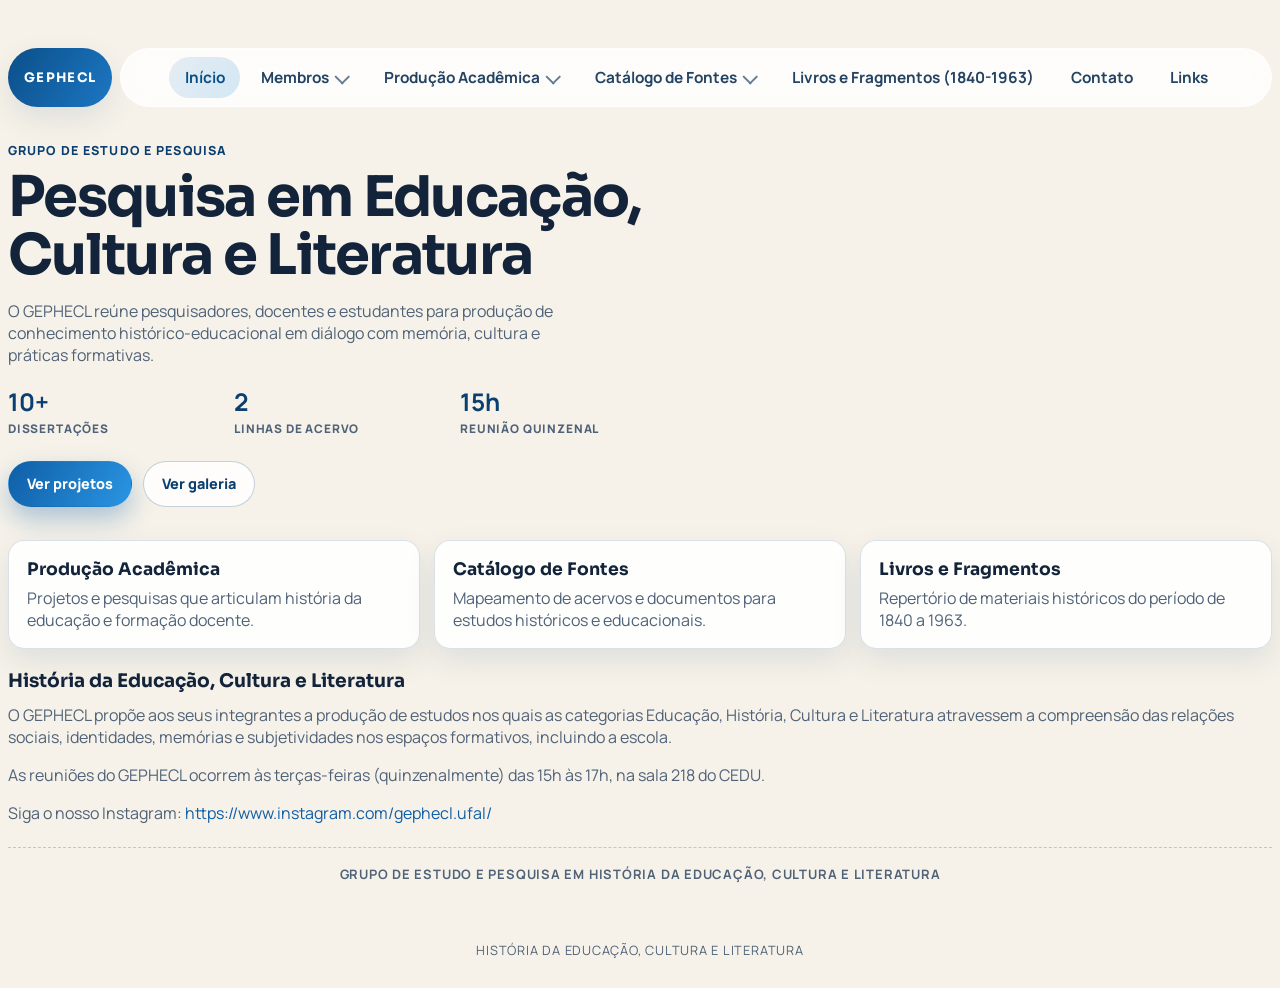
==== commit 8f324285: "uploads folder" ====
--- a/index.html
+++ b/index.html
@@ -65,7 +65,7 @@
       </div>
 
       <div class="hero-media tilt-card">
-        <img src="uploads/capa.jpg" alt="Imagem de destaque do GEPHECL" onerror="this.parentElement.style.display='none'">
+        <img src="uploads/home/capa.jpg" alt="Imagem de destaque do GEPHECL" onerror="this.parentElement.style.display='none'">
         <span class="hero-chip">UFAL CEDU</span>
       </div>
     </section>
@@ -94,7 +94,7 @@
       </section>
 
       <div class="identidade">
-        <img src="assets/logo-gephecl.png" alt="" class="logo-circulo" width="120" height="120" onerror="this.style.display='none'">
+        <img src="uploads/logo-gephecl.png" alt="" class="logo-circulo" width="120" height="120" onerror="this.style.display='none'">
         <p class="nome-completo">GRUPO DE ESTUDO E PESQUISA EM HISTÓRIA DA EDUCAÇÃO, CULTURA E LITERATURA</p>
       </div>
     </section>
--- a/css/site.css
+++ b/css/site.css
@@ -1,8 +1,8 @@
 @import url('https://fonts.googleapis.com/css2?family=Manrope:wght@400;500;700;800&family=Sora:wght@500;600;700&display=swap');
 
 :root {
-  --bg: #f5f9ff;
-  --bg-soft: #edf3ff;
+  --bg: #f6f2e9;
+  --bg-soft: #efe8da;
   --surface: rgba(255, 255, 255, 0.9);
   --surface-strong: #ffffff;
   --text: #12233a;
@@ -38,10 +38,7 @@
   flex-direction: column;
   font-family: 'Manrope', -apple-system, BlinkMacSystemFont, 'Segoe UI', sans-serif;
   color: var(--text);
-  background:
-    radial-gradient(circle at 12% 20%, rgba(38, 146, 224, 0.22), transparent 38%),
-    radial-gradient(circle at 86% 12%, rgba(15, 94, 166, 0.18), transparent 34%),
-    linear-gradient(180deg, #f7fbff 0%, #ecf3ff 46%, #f8fbff 100%);
+  background: var(--bg);
 }
 
 a {
@@ -257,11 +254,10 @@
 
 .page-top {
   margin-bottom: 1.05rem;
-  padding: 1.2rem 1.35rem;
-  border-radius: var(--radius-md);
-  border: 1px solid var(--line);
-  background: linear-gradient(130deg, rgba(255, 255, 255, 0.9), rgba(255, 255, 255, 0.74));
-  box-shadow: var(--shadow-md);
+  padding: 0.4rem 0;
+  border: 0;
+  background: transparent;
+  box-shadow: none;
   display: flex;
   align-items: center;
   justify-content: space-between;
@@ -283,12 +279,12 @@
 }
 
 .conteudo {
-  padding: 1.35rem;
-  border: 1px solid var(--line);
-  border-radius: var(--radius-md);
-  background: var(--surface);
-  backdrop-filter: blur(9px);
-  box-shadow: var(--shadow-md);
+  padding: 0;
+  border: 0;
+  border-radius: 0;
+  background: transparent;
+  backdrop-filter: none;
+  box-shadow: none;
 }
 
 .conteudo p {
@@ -297,13 +293,11 @@
 }
 
 .hero-home {
-  padding: clamp(1.4rem, 2.8vw, 2.2rem);
-  border-radius: var(--radius-lg);
-  border: 1px solid rgba(255, 255, 255, 0.8);
-  background:
-    radial-gradient(circle at 12% 10%, rgba(38, 146, 224, 0.15), transparent 40%),
-    linear-gradient(140deg, rgba(255, 255, 255, 0.95), rgba(239, 247, 255, 0.82));
-  box-shadow: var(--shadow-lg);
+  padding: clamp(0.2rem, 1vw, 0.8rem) 0;
+  border-radius: 0;
+  border: 0;
+  background: transparent;
+  box-shadow: none;
   display: grid;
   grid-template-columns: 1.1fr 0.95fr;
   gap: 1.35rem;
@@ -349,10 +343,10 @@
 }
 
 .hero-metrics li {
-  border: 1px solid var(--line);
-  border-radius: 14px;
-  background: rgba(255, 255, 255, 0.8);
-  padding: 0.75rem 0.85rem;
+  border: 0;
+  border-radius: 0;
+  background: transparent;
+  padding: 0.25rem 0;
 }
 
 .hero-metrics strong {
@@ -525,19 +519,20 @@
 .lista-dissertacoes li,
 .lista-livros > li,
 .lista-links li {
-  margin-bottom: 0.65rem;
-  border: 1px solid var(--line);
-  border-radius: 14px;
-  background: var(--surface-strong);
-  box-shadow: var(--shadow-md);
-  padding: 0.92rem;
+  margin-bottom: 0;
+  border: 0;
+  border-bottom: 1px solid rgba(18, 35, 58, 0.16);
+  border-radius: 0;
+  background: transparent;
+  box-shadow: none;
+  padding: 0.92rem 0;
 }
 
 .lista-projetos li:last-child,
 .lista-dissertacoes li:last-child,
 .lista-livros > li:last-child,
 .lista-links li:last-child {
-  margin-bottom: 0;
+  border-bottom: 0;
 }
 
 .lista-dissertacoes .autor,
@@ -614,10 +609,10 @@
   margin-left: auto;
   margin-right: auto;
   margin-bottom: 1rem;
-  border: 1px solid rgba(255, 255, 255, 0.78);
-  border-radius: 12px;
-  background: rgba(255, 255, 255, 0.72);
-  backdrop-filter: blur(8px);
+  border: 0;
+  border-radius: 0;
+  background: transparent;
+  backdrop-filter: none;
   text-align: center;
   color: var(--text-soft);
   padding: 0.8rem 1rem;
@@ -833,7 +828,7 @@
   }
 
   .page-top {
-    padding: 1rem;
+    padding: 0.3rem 0;
     flex-direction: column;
     align-items: flex-start;
   }
@@ -843,11 +838,11 @@
   }
 
   .conteudo {
-    padding: 1rem;
+    padding: 0;
   }
 
   .hero-home {
-    padding: 1rem;
+    padding: 0;
   }
 
   .hero-metrics {
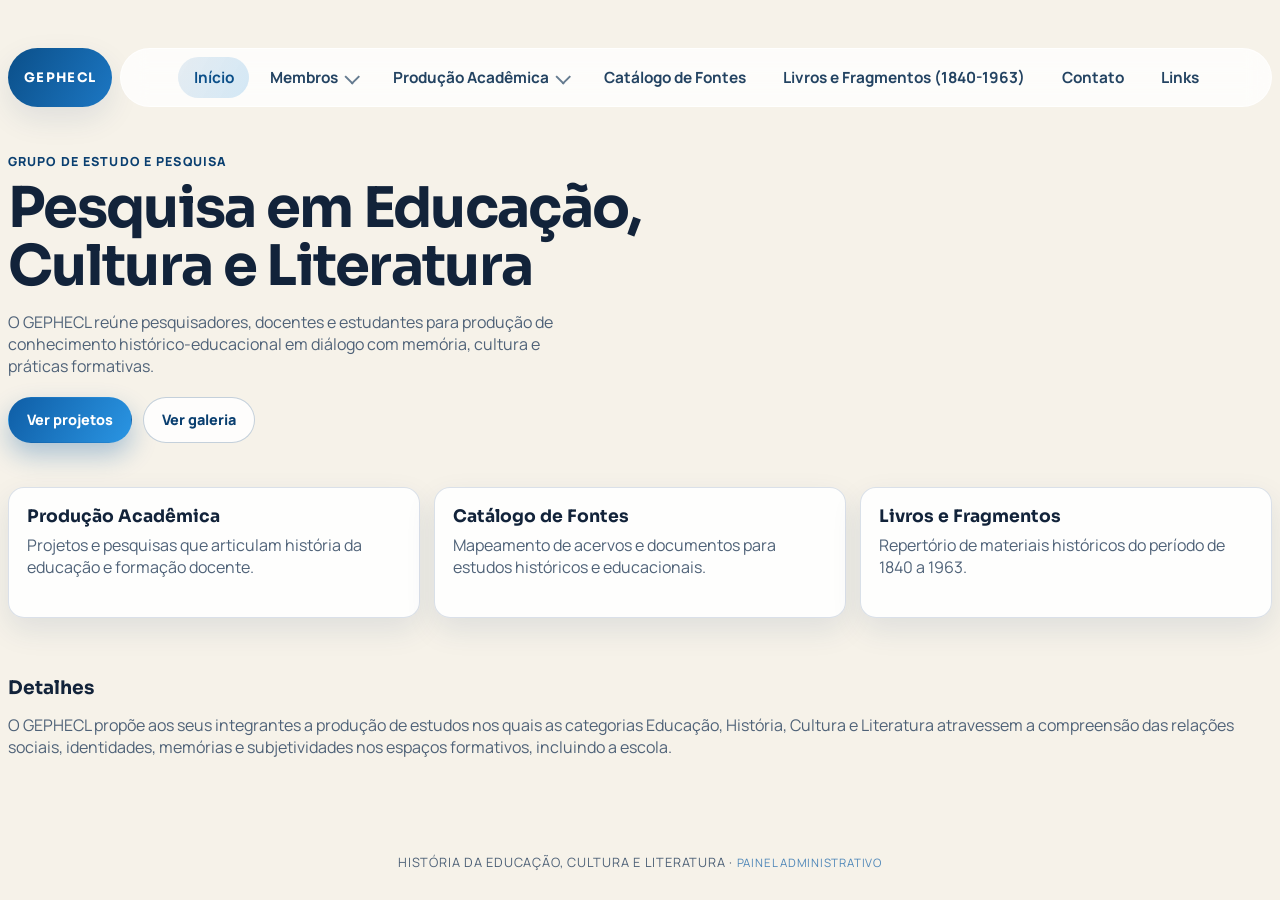
==== commit 09212649: "admin panel" ====
--- a/index.html
+++ b/index.html
@@ -9,41 +9,14 @@
   <link href="https://fonts.googleapis.com/css2?family=Source+Sans+3:wght@400;600;700&display=swap" rel="stylesheet">
   <link rel="stylesheet" href="css/site.css">
 </head>
-<body>
+<body data-page="home">
   <header class="site-header">
     <div>
       <h1>gephecl</h1>
     </div>
   </header>
 
-  <nav class="nav-wrap">
-    <ul class="nav-list nav-bar">
-      <li class="active"><a href="index.html">Início</a></li>
-      <li class="has-dropdown">
-        <a href="membros.html" class="dropdown-toggle">Membros</a>
-        <ul class="nav-dropdown">
-          <li><a href="membros.html">Membros</a></li>
-          <li><a href="fotos.html">Galeria de Fotos</a></li>
-        </ul>
-      </li>
-      <li class="has-dropdown">
-        <a href="projetos-pesquisa.html" class="dropdown-toggle">Produção Acadêmica</a>
-        <ul class="nav-dropdown">
-          <li><a href="projetos-pesquisa.html">Projetos de Pesquisa</a></li>
-          <li><a href="dissertacoes.html">Dissertações</a></li>
-        </ul>
-      </li>
-      <li class="has-dropdown">
-        <a href="catalogo-fontes.html" class="dropdown-toggle">Catálogo de Fontes</a>
-        <ul class="nav-dropdown">
-          <li><a href="catalogo-fontes.html">Catálogo de Fontes</a></li>
-        </ul>
-      </li>
-      <li><a href="livros-fragmentos.html">Livros e Fragmentos (1840-1963)</a></li>
-      <li><a href="contato.html">Contato</a></li>
-      <li><a href="links.html">Links</a></li>
-    </ul>
-  </nav>
+  <nav class="nav-wrap" data-component="navbar"></nav>
 
   <main class="main-wrap home-main">
     <section class="hero-home reveal-on-scroll">
@@ -51,12 +24,6 @@
         <p class="hero-eyebrow">Grupo de Estudo e Pesquisa</p>
         <h2 class="hero-title">Pesquisa em Educação, Cultura e Literatura</h2>
         <p class="hero-description">O GEPHECL reúne pesquisadores, docentes e estudantes para produção de conhecimento histórico-educacional em diálogo com memória, cultura e práticas formativas.</p>
-
-        <ul class="hero-metrics">
-          <li><strong data-countup="10" data-suffix="+">10+</strong><span>Dissertações</span></li>
-          <li><strong data-countup="2">2</strong><span>Linhas de acervo</span></li>
-          <li><strong data-countup="15" data-suffix="h">15h</strong><span>Reunião quinzenal</span></li>
-        </ul>
 
         <div class="hero-actions">
           <a class="btn btn-primary" href="projetos-pesquisa.html">Ver projetos</a>
@@ -70,20 +37,7 @@
       </div>
     </section>
 
-    <section class="feature-grid">
-      <article class="feature-card reveal-on-scroll">
-        <h3>Produção Acadêmica</h3>
-        <p>Projetos e pesquisas que articulam história da educação e formação docente.</p>
-      </article>
-      <article class="feature-card reveal-on-scroll">
-        <h3>Catálogo de Fontes</h3>
-        <p>Mapeamento de acervos e documentos para estudos históricos e educacionais.</p>
-      </article>
-      <article class="feature-card reveal-on-scroll">
-        <h3>Livros e Fragmentos</h3>
-        <p>Repertório de materiais históricos do período de 1840 a 1963.</p>
-      </article>
-    </section>
+    <section class="feature-grid" data-component="home-feature-cards"></section>
 
     <section class="conteudo reveal-on-scroll">
       <section class="bloco-texto">
@@ -100,9 +54,7 @@
     </section>
   </main>
 
-  <footer class="site-footer">
-    História da Educação, Cultura e Literatura
-  </footer>
+  <footer class="site-footer" data-component="footer"></footer>
 
   <script src="js/site.js"></script>
 </body>
--- a/css/site.css
+++ b/css/site.css
@@ -258,9 +258,9 @@
   border: 0;
   background: transparent;
   box-shadow: none;
-  display: flex;
+  display: grid;
+  grid-template-columns: minmax(0, 1fr) auto;
   align-items: center;
-  justify-content: space-between;
   gap: 1rem;
 }
 
@@ -290,6 +290,10 @@
 .conteudo p {
   margin-top: 0;
   color: var(--text-soft);
+}
+
+.conteudo > * + * {
+  margin-top: 1.2rem;
 }
 
 .hero-home {
@@ -572,6 +576,38 @@
   margin: 0 0 1rem;
 }
 
+.gallery-view-switch {
+  display: flex;
+  width: 100%;
+  justify-content: flex-end;
+  align-items: center;
+  gap: 0.45rem;
+  margin: 0 0 1rem;
+}
+
+.gallery-view-btn {
+  border: 1px solid rgba(13, 66, 114, 0.22);
+  border-radius: 10px;
+  background: rgba(255, 255, 255, 0.9);
+  color: #244364;
+  font: inherit;
+  font-size: 1rem;
+  font-weight: 700;
+  line-height: 1;
+  width: 42px;
+  height: 36px;
+  display: inline-flex;
+  align-items: center;
+  justify-content: center;
+  cursor: pointer;
+}
+
+.gallery-view-btn.is-active {
+  border-color: #0f5ea6;
+  color: #fff;
+  background: #0f5ea6;
+}
+
 .galeria {
   display: grid;
   grid-template-columns: repeat(auto-fill, minmax(220px, 1fr));
@@ -596,6 +632,70 @@
 .galeria figcaption {
   padding: 0.66rem 0.74rem;
   font-size: 0.84rem;
+  color: var(--text-soft);
+}
+
+.gallery-card-title {
+  display: block;
+  color: var(--brand-dark);
+  font-weight: 800;
+  margin-bottom: 0.25rem;
+}
+
+.gallery-card-caption {
+  display: block;
+}
+
+.galeria-slider {
+  margin-top: 0.3rem;
+  display: grid;
+  grid-template-columns: auto minmax(0, 1fr) auto;
+  align-items: center;
+  gap: 0.7rem;
+}
+
+.galeria-slider[hidden] {
+  display: none;
+}
+
+.galeria-slider-nav {
+  width: 40px;
+  height: 40px;
+  border: 1px solid rgba(13, 66, 114, 0.24);
+  border-radius: 999px;
+  background: rgba(255, 255, 255, 0.95);
+  color: #0f5ea6;
+  font-size: 1.2rem;
+  font-weight: 800;
+  cursor: pointer;
+}
+
+.galeria-slider-figure {
+  margin: 0;
+  border: 1px solid var(--line);
+  border-radius: 16px;
+  overflow: hidden;
+  background: #fff;
+  box-shadow: var(--shadow-md);
+}
+
+.galeria-slider-figure img {
+  width: 100%;
+  max-height: 520px;
+  object-fit: cover;
+}
+
+.galeria-slider-figure figcaption {
+  padding: 0.75rem 0.85rem;
+}
+
+.galeria-slider-figure strong {
+  display: block;
+  color: var(--brand-dark);
+  margin-bottom: 0.3rem;
+}
+
+.galeria-slider-figure span {
   color: var(--text-soft);
 }
 
@@ -621,6 +721,16 @@
   text-transform: uppercase;
 }
 
+.admin-subtle-link {
+  font-size: 0.72rem;
+  /* text-transform: lowercase; */
+  opacity: 0.72;
+}
+
+.admin-subtle-link:hover {
+  opacity: 1;
+}
+
 .reveal-on-scroll {
   opacity: 0;
   transform: translateY(14px);
@@ -638,17 +748,25 @@
 }
 
 .admin-wrap {
-  width: min(880px, calc(100% - 2rem));
+  width: min(1320px, calc(100% - 1.5rem));
   margin: 1.2rem auto 0;
   flex: 1;
 }
 
+.admin-login-wrap {
+  width: min(540px, calc(100% - 1.2rem));
+}
+
 .admin-card {
-  padding: 1.35rem;
+  padding: 1.25rem;
   border: 1px solid var(--line);
-  border-radius: var(--radius-md);
-  background: var(--surface);
-  box-shadow: var(--shadow-lg);
+  border-radius: 22px;
+  background: linear-gradient(180deg, rgba(255, 255, 255, 0.95), rgba(255, 255, 255, 0.84));
+  box-shadow: 0 22px 45px rgba(12, 45, 80, 0.12);
+}
+
+.admin-login-card {
+  margin-top: 2rem;
 }
 
 .admin-card h1,
@@ -658,9 +776,298 @@
   font-family: 'Sora', sans-serif;
 }
 
+.admin-card h3 {
+  margin: 0.8rem 0 0.5rem;
+  font-family: 'Sora', sans-serif;
+  font-size: 1rem;
+}
+
 .admin-grid {
   display: grid;
   gap: 0.9rem;
+}
+
+.admin-form-compact {
+  grid-template-columns: repeat(2, minmax(0, 1fr));
+  align-items: end;
+}
+
+.admin-form-compact .admin-field-full,
+.admin-form-compact .admin-actions {
+  grid-column: 1 / -1;
+}
+
+.admin-dropup {
+  position: relative;
+}
+
+.admin-dropup-trigger {
+  width: 100%;
+  border-radius: 10px;
+  border: 1px solid rgba(13, 66, 114, 0.28);
+  background: #fff;
+  color: #1d3955;
+  padding: 0.68rem 0.74rem;
+  text-align: left;
+  font: inherit;
+  cursor: pointer;
+}
+
+.admin-dropup-menu {
+  position: absolute;
+  left: 0;
+  right: 0;
+  bottom: calc(100% + 0.42rem);
+  margin: 0;
+  padding: 0.35rem;
+  list-style: none;
+  background: #fff;
+  border: 1px solid rgba(13, 66, 114, 0.2);
+  border-radius: 10px;
+  box-shadow: 0 8px 16px rgba(12, 45, 80, 0.12);
+  max-height: 240px;
+  overflow: auto;
+  display: none;
+  z-index: 20;
+}
+
+.admin-dropup.is-open .admin-dropup-menu {
+  display: block;
+}
+
+.admin-dropup-option {
+  width: 100%;
+  border: 0;
+  background: transparent;
+  text-align: left;
+  padding: 0.55rem 0.55rem;
+  border-radius: 8px;
+  color: #1d3955;
+  font: inherit;
+  cursor: pointer;
+}
+
+.admin-dropup-option:hover {
+  background: rgba(15, 94, 166, 0.1);
+}
+
+.admin-inline {
+  grid-template-columns: minmax(0, 1fr) auto;
+  align-items: end;
+}
+
+.admin-toolbar {
+  display: flex;
+  flex-wrap: wrap;
+  justify-content: space-between;
+  align-items: flex-start;
+  gap: 1rem;
+  margin-bottom: 0.8rem;
+}
+
+.admin-toolbar-sub {
+  margin: 0;
+}
+
+.admin-shell {
+  display: grid;
+  grid-template-columns: 230px minmax(0, 1fr);
+  gap: 1rem;
+}
+
+.admin-side-nav {
+  position: sticky;
+  top: 1rem;
+  align-self: start;
+  display: grid;
+  gap: 0.5rem;
+  padding: 0.8rem;
+  border: 1px solid rgba(13, 66, 114, 0.16);
+  border-radius: 14px;
+  background: rgba(255, 255, 255, 0.88);
+}
+
+.admin-side-nav a {
+  display: block;
+  border-radius: 10px;
+  padding: 0.55rem 0.7rem;
+  color: #1d3955;
+  font-weight: 700;
+  font-size: 0.92rem;
+}
+
+.admin-side-nav a:hover {
+  text-decoration: none;
+  background: rgba(15, 94, 166, 0.1);
+}
+
+.admin-side-nav a.is-active {
+  color: #0c4f89;
+  background: rgba(15, 94, 166, 0.16);
+}
+
+.admin-main {
+  display: grid;
+  gap: 0.9rem;
+}
+
+.admin-table-wrap {
+  width: 100%;
+  overflow-x: auto;
+  border: 1px solid rgba(18, 35, 58, 0.12);
+  border-radius: 12px;
+  background: rgba(255, 255, 255, 0.88);
+}
+
+.admin-table {
+  width: 100%;
+  min-width: 900px;
+  border-collapse: collapse;
+}
+
+.admin-table th,
+.admin-table td {
+  border-bottom: 1px solid rgba(18, 35, 58, 0.12);
+  padding: 0.58rem 0.62rem;
+  text-align: left;
+  vertical-align: middle;
+}
+
+.admin-table th {
+  font-size: 0.78rem;
+  letter-spacing: 0.06em;
+  text-transform: uppercase;
+  color: #2e4e6d;
+  background: rgba(238, 246, 255, 0.85);
+}
+
+.admin-table-inline-form {
+  display: none;
+}
+
+.admin-table-input,
+.admin-table-select {
+  width: 100%;
+  border: 1px solid rgba(13, 66, 114, 0.25);
+  border-radius: 8px;
+  background: #fff;
+  padding: 0.48rem 0.58rem;
+  font: inherit;
+  font-size: 0.9rem;
+}
+
+.admin-table-check {
+  display: inline-flex;
+  align-items: center;
+  gap: 0.35rem;
+  font-weight: 700;
+}
+
+.admin-level-badge {
+  display: inline-flex;
+  align-items: center;
+  justify-content: center;
+  border-radius: 999px;
+  padding: 0.22rem 0.5rem;
+  font-size: 0.72rem;
+  font-weight: 800;
+  letter-spacing: 0.04em;
+  color: #1f4d79;
+  background: rgba(38, 146, 224, 0.16);
+}
+
+.admin-section {
+  margin-top: 0;
+  padding: 1rem;
+  border: 1px solid rgba(18, 35, 58, 0.12);
+  border-radius: 14px;
+  background: rgba(255, 255, 255, 0.78);
+}
+
+.admin-section-head {
+  display: flex;
+  justify-content: space-between;
+  gap: 0.8rem;
+  align-items: start;
+  margin-bottom: 0.85rem;
+}
+
+.admin-corner-menu {
+  min-width: min(460px, 100%);
+}
+
+.admin-corner-menu summary {
+  list-style: none;
+}
+
+.admin-corner-menu summary::-webkit-details-marker {
+  display: none;
+}
+
+.admin-corner-form {
+  margin-top: 0.72rem;
+  padding: 0.8rem;
+  border: 1px solid rgba(18, 35, 58, 0.14);
+  border-radius: 12px;
+  background: rgba(255, 255, 255, 0.92);
+}
+
+.admin-component-card {
+  border-color: rgba(13, 66, 114, 0.2);
+}
+
+.admin-component-head {
+  display: flex;
+  align-items: start;
+  justify-content: space-between;
+  gap: 0.8rem;
+  margin-bottom: 0.75rem;
+}
+
+.admin-subitem {
+  border: 1px solid rgba(13, 66, 114, 0.14);
+  background: rgba(255, 255, 255, 0.9);
+  border-radius: 10px;
+  padding: 0.7rem;
+}
+
+.admin-items-list {
+  margin-top: 0.8rem;
+}
+
+.admin-subitem-actions {
+  justify-content: flex-end;
+}
+
+.admin-section-footer-actions {
+  margin-top: 1rem;
+  padding-top: 0.75rem;
+  border-top: 1px dashed rgba(18, 35, 58, 0.2);
+}
+
+.admin-upload-panel {
+  margin-top: 1rem;
+  padding-top: 0.9rem;
+  border-top: 1px dashed rgba(18, 35, 58, 0.22);
+}
+
+.admin-upload-panel h4 {
+  margin: 0 0 0.35rem;
+  font-family: 'Sora', sans-serif;
+  font-size: 0.95rem;
+  color: #1a3c5d;
+}
+
+.admin-menu-item {
+  margin-bottom: 0;
+  padding: 0.8rem;
+  border: 1px solid rgba(13, 66, 114, 0.16);
+  border-radius: 12px;
+  background: rgba(255, 255, 255, 0.9);
+}
+
+.admin-menu-item-wrap {
+  margin-bottom: 0.68rem;
 }
 
 .admin-field label {
@@ -671,7 +1078,9 @@
 
 .admin-field input[type='password'],
 .admin-field input[type='text'],
-.admin-field input[type='file'] {
+.admin-field input[type='file'],
+.admin-field select,
+.admin-field textarea {
   width: 100%;
   border-radius: 10px;
   border: 1px solid rgba(13, 66, 114, 0.28);
@@ -680,6 +1089,16 @@
   font: inherit;
 }
 
+.admin-field textarea {
+  resize: vertical;
+  min-height: 86px;
+}
+
+.admin-checkbox label {
+  margin: 0;
+  font-weight: 700;
+}
+
 .admin-actions {
   display: flex;
   flex-wrap: wrap;
@@ -687,21 +1106,130 @@
   margin-top: 0.45rem;
 }
 
+.admin-actions-tight {
+  margin-top: 0;
+  display: flex;
+  flex-wrap: nowrap;
+  align-items: center;
+  gap: 0.35rem;
+}
+
+.admin-checkbox-inline {
+  display: flex;
+  align-items: end;
+}
+
+.admin-grid-2 {
+  grid-template-columns: repeat(2, minmax(0, 1fr));
+}
+
+.admin-grid-2 .admin-actions {
+  grid-column: 1 / -1;
+}
+
 .btn-admin {
   display: inline-flex;
   align-items: center;
   justify-content: center;
+  border: 1px solid #0c4f89;
+  border-radius: 11px;
+  padding: 0.6rem 1rem;
+  cursor: pointer;
+  font-weight: 700;
+  font-size: 0.9rem;
+  color: #fff;
+  background: linear-gradient(135deg, #0f5ea6, #0b4f89);
+  box-shadow: 0 2px 7px rgba(11, 79, 137, 0.12);
+  transition: background 0.2s ease, color 0.2s ease, border-color 0.2s ease, transform 0.2s ease, box-shadow 0.2s ease;
+}
+
+.btn-admin:hover {
+  background: linear-gradient(135deg, #1067b5, #0c4f89);
+  transform: translateY(-1px);
+  box-shadow: 0 4px 10px rgba(11, 79, 137, 0.15);
+}
+
+.btn-admin:focus-visible {
+  outline: 2px solid rgba(12, 79, 137, 0.35);
+  outline-offset: 2px;
+}
+
+.btn-admin.secundario {
+  border-color: rgba(18, 52, 87, 0.28);
+  color: #29496a;
+  background: rgba(255, 255, 255, 0.9);
+}
+
+.btn-admin.secundario:hover {
+  border-color: #0f5ea6;
+  color: #0f5ea6;
+  background: rgba(255, 255, 255, 1);
+  box-shadow: 0 2px 6px rgba(12, 79, 137, 0.08);
+  transform: translateY(-1px);
+}
+
+.admin-icon-btn {
   border: 0;
-  border-radius: 999px;
-  padding: 0.64rem 1rem;
+  background: transparent;
+  color: #2f4f6f;
+  font-size: 1.1rem;
+  line-height: 1;
+  padding: 0.2rem 0.3rem;
   cursor: pointer;
-  font-weight: 800;
-  color: #fff;
-  background: linear-gradient(120deg, #0f5ea6, #2a95e3);
-}
-
-.btn-admin.secundario {
-  background: linear-gradient(120deg, #4f6278, #60778f);
+  border-radius: 6px;
+}
+
+.admin-icon-btn:hover {
+  color: #0f5ea6;
+  background: rgba(15, 94, 166, 0.1);
+}
+
+.admin-cta-grid {
+  display: grid;
+  grid-template-columns: repeat(3, minmax(0, 1fr));
+  gap: 0.7rem;
+}
+
+.admin-cta {
+  display: block;
+  border: 1px solid rgba(13, 66, 114, 0.18);
+  border-radius: 12px;
+  background: rgba(255, 255, 255, 0.86);
+  padding: 0.9rem;
+  color: #1a3c5d;
+}
+
+.admin-cta:hover {
+  text-decoration: none;
+  border-color: #0f5ea6;
+  background: rgba(235, 246, 255, 0.9);
+}
+
+.admin-cta strong {
+  display: block;
+  margin-bottom: 0.35rem;
+  font-family: 'Sora', sans-serif;
+  font-size: 0.95rem;
+}
+
+.admin-cta span {
+  display: block;
+  color: #4d6279;
+  font-size: 0.86rem;
+}
+
+.admin-image-preview {
+  margin-bottom: 0.85rem;
+  max-width: 480px;
+  border: 1px solid rgba(18, 35, 58, 0.16);
+  border-radius: 12px;
+  overflow: hidden;
+}
+
+.admin-image-preview img {
+  width: 100%;
+  height: auto;
+  object-fit: cover;
 }
 
 .admin-alert {
@@ -721,6 +1249,102 @@
   background: var(--error-bg);
 }
 
+.admin-doc-row {
+  margin-top: 0.45rem;
+  padding: 0.55rem 0;
+  border-bottom: 1px solid rgba(18, 35, 58, 0.14);
+  display: flex;
+  align-items: center;
+  justify-content: space-between;
+  gap: 0.8rem;
+  flex-wrap: wrap;
+}
+
+.page-subtitle {
+  margin: 0;
+  grid-column: 1 / -1;
+  font-size: 0.82rem;
+  font-weight: 800;
+  letter-spacing: 0.08em;
+  text-transform: uppercase;
+  color: var(--brand-dark);
+}
+
+.page-description {
+  margin: 0;
+  grid-column: 1 / -1;
+  max-width: 64ch;
+  color: var(--text-soft);
+}
+
+.page-documents {
+  margin-top: 1.1rem;
+  padding-top: 0.9rem;
+  border-top: 1px dashed rgba(18, 35, 58, 0.2);
+}
+
+.page-documents h3 {
+  margin: 0 0 0.65rem;
+  font-family: 'Sora', sans-serif;
+}
+
+.page-documents-list {
+  list-style: none;
+  margin: 0;
+  padding: 0;
+}
+
+.page-documents-list li {
+  margin: 0.35rem 0;
+}
+
+.dynamic-doc-desc {
+  display: block;
+  margin-top: 0.2rem;
+  color: var(--text-soft);
+  font-size: 0.9rem;
+}
+
+.dynamic-section {
+  margin-top: 0;
+}
+
+.dynamic-section > h3 {
+  margin: 0 0 0.9rem;
+  font-family: 'Sora', sans-serif;
+}
+
+[data-dynamic-root] {
+  display: flex;
+  flex-direction: column;
+  gap: 0;
+  margin-top: 0;
+}
+
+[data-dynamic-root] > .dynamic-section {
+  margin: 0;
+}
+
+[data-dynamic-root] > .dynamic-section:not(:last-child) {
+  margin-bottom: 2.4rem;
+  padding-bottom: 1.4rem;
+  border-bottom: 1px solid rgba(18, 35, 58, 0.14);
+}
+
+.main-wrap > .feature-grid + .conteudo {
+  margin-top: 2.4rem;
+}
+
+.conteudo > .dynamic-section + [data-dynamic-root] {
+  margin-top: 0;
+}
+
+.conteudo > .dynamic-section:not(:last-child) {
+  margin-bottom: 2.4rem;
+  padding-bottom: 1.4rem;
+  border-bottom: 1px solid rgba(18, 35, 58, 0.14);
+}
+
 @media (max-width: 980px) {
   .hero-home {
     grid-template-columns: 1fr;
@@ -728,6 +1352,14 @@
 
   .feature-grid {
     grid-template-columns: 1fr;
+  }
+
+  .galeria-slider {
+    grid-template-columns: 1fr;
+  }
+
+  .galeria-slider-nav {
+    justify-self: center;
   }
 }
 
@@ -829,8 +1461,8 @@
 
   .page-top {
     padding: 0.3rem 0;
-    flex-direction: column;
-    align-items: flex-start;
+    grid-template-columns: 1fr;
+    align-items: start;
   }
 
   .breadcrumb {
@@ -841,11 +1473,60 @@
     padding: 0;
   }
 
+  .conteudo > * + * {
+    margin-top: 1rem;
+  }
+
+  [data-dynamic-root] > .dynamic-section:not(:last-child),
+  .conteudo > .dynamic-section:not(:last-child) {
+    margin-bottom: 1.6rem;
+    padding-bottom: 0.95rem;
+  }
+
   .hero-home {
     padding: 0;
   }
 
   .hero-metrics {
+    grid-template-columns: 1fr;
+  }
+
+  .admin-inline {
+    grid-template-columns: 1fr;
+  }
+
+  .admin-form-compact {
+    grid-template-columns: 1fr;
+  }
+
+  .admin-shell {
+    grid-template-columns: 1fr;
+  }
+
+  .admin-side-nav {
+    position: static;
+    grid-template-columns: repeat(2, minmax(0, 1fr));
+  }
+
+  .admin-grid-2 {
+    grid-template-columns: 1fr;
+  }
+
+  .admin-section-head,
+  .admin-component-head {
+    flex-direction: column;
+  }
+
+  .admin-corner-menu {
+    width: 100%;
+    min-width: 0;
+  }
+
+  .admin-table {
+    min-width: 760px;
+  }
+
+  .admin-cta-grid {
     grid-template-columns: 1fr;
   }
 }
